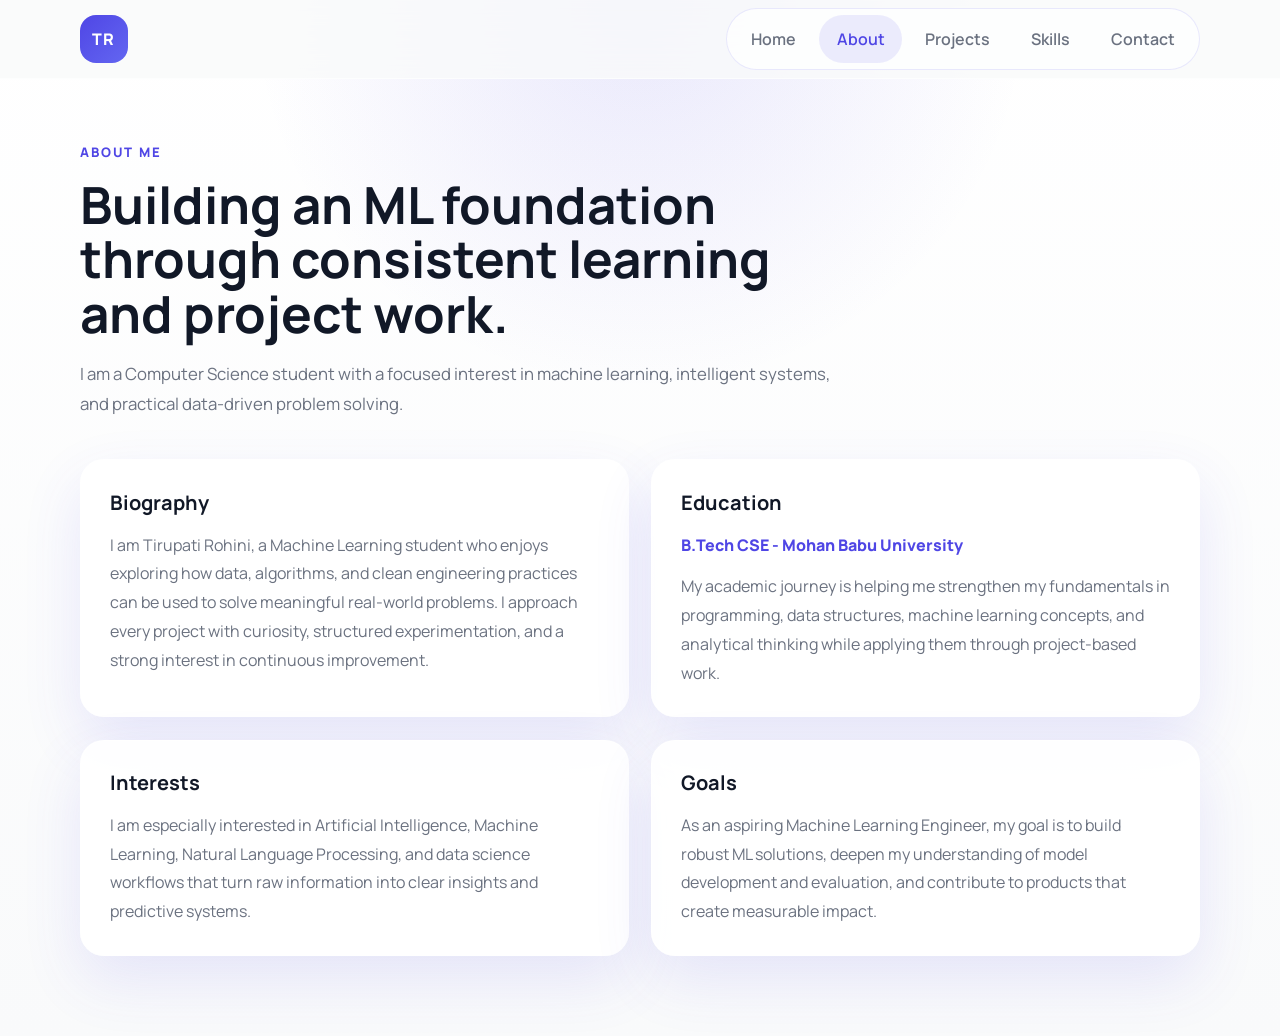
==== about.html @ b662eb24 "Initial commit" ====
<!DOCTYPE html>
<html lang="en">
<head>
  <meta charset="UTF-8">
  <meta name="viewport" content="width=device-width, initial-scale=1.0">
  <title>About | Tirupati Rohini</title>
  <meta name="description" content="About Tirupati Rohini, a Machine Learning student interested in AI, data science, and intelligent systems.">
  <link rel="preconnect" href="https://fonts.googleapis.com">
  <link rel="preconnect" href="https://fonts.gstatic.com" crossorigin>
  <link href="https://fonts.googleapis.com/css2?family=Manrope:wght@400;500;600;700;800&display=swap" rel="stylesheet">
  <link rel="stylesheet" href="about.css">
</head>
<body>
  <header class="site-header">
    <nav class="navbar" aria-label="Primary navigation">
      <a class="brand" href="index.html">TR</a>
      <input class="nav-toggle" type="checkbox" id="nav-toggle" aria-label="Toggle navigation">
      <label class="nav-toggle-label" for="nav-toggle"><span></span></label>
      <ul class="nav-links">
        <li><a href="index.html">Home</a></li>
        <li><a class="active" href="about.html">About</a></li>
        <li><a href="projects.html">Projects</a></li>
        <li><a href="skills.html">Skills</a></li>
        <li><a href="contact.html">Contact</a></li>
      </ul>
    </nav>
  </header>

  <main class="page-shell">
    <section class="page-hero">
      <p class="eyebrow">About Me</p>
      <h1>Building an ML foundation through consistent learning and project work.</h1>
      <p>
        I am a Computer Science student with a focused interest in machine learning, intelligent systems,
        and practical data-driven problem solving.
      </p>
    </section>

    <section class="about-grid">
      <article class="info-card">
        <h2>Biography</h2>
        <p>
          I am Tirupati Rohini, a Machine Learning student who enjoys exploring how data, algorithms,
          and clean engineering practices can be used to solve meaningful real-world problems. I approach
          every project with curiosity, structured experimentation, and a strong interest in continuous improvement.
        </p>
      </article>

      <article class="info-card">
        <h2>Education</h2>
        <p class="highlight">B.Tech CSE - Mohan Babu University</p>
        <p>
          My academic journey is helping me strengthen my fundamentals in programming, data structures,
          machine learning concepts, and analytical thinking while applying them through project-based work.
        </p>
      </article>

      <article class="info-card">
        <h2>Interests</h2>
        <p>
          I am especially interested in Artificial Intelligence, Machine Learning, Natural Language Processing,
          and data science workflows that turn raw information into clear insights and predictive systems.
        </p>
      </article>

      <article class="info-card">
        <h2>Goals</h2>
        <p>
          As an aspiring Machine Learning Engineer, my goal is to build robust ML solutions, deepen my understanding
          of model development and evaluation, and contribute to products that create measurable impact.
        </p>
      </article>
    </section>
  </main>
</body>
</html>
---- about.css ----
:root {
  --primary: #4f46e5;
  --secondary: #6366f1;
  --background: #f9fafb;
  --surface: #ffffff;
  --text: #111827;
  --muted: #6b7280;
  --border: rgba(99, 102, 241, 0.14);
  --shadow: 0 24px 60px rgba(79, 70, 229, 0.12);
  --max-width: 1120px;
}

* {
  box-sizing: border-box;
}

body {
  margin: 0;
  font-family: "Manrope", sans-serif;
  color: var(--text);
  background:
    radial-gradient(circle at top, rgba(79, 70, 229, 0.12), transparent 32%),
    linear-gradient(180deg, #ffffff 0%, var(--background) 100%);
}

a {
  color: inherit;
  text-decoration: none;
}

.site-header {
  position: sticky;
  top: 0;
  z-index: 10;
  backdrop-filter: blur(18px);
  background: rgba(249, 250, 251, 0.8);
  border-bottom: 1px solid rgba(255, 255, 255, 0.6);
}

.navbar {
  width: min(var(--max-width), calc(100% - 2rem));
  margin: 0 auto;
  min-height: 78px;
  display: flex;
  align-items: center;
  justify-content: space-between;
}

.brand {
  width: 48px;
  height: 48px;
  display: grid;
  place-items: center;
  border-radius: 16px;
  font-weight: 800;
  letter-spacing: 0.08em;
  color: #fff;
  background: linear-gradient(135deg, var(--primary), var(--secondary));
}

.nav-links {
  list-style: none;
  display: flex;
  gap: 0.35rem;
  margin: 0;
  padding: 0.4rem;
  border-radius: 999px;
  border: 1px solid var(--border);
  background: rgba(255, 255, 255, 0.72);
}

.nav-links a {
  display: inline-flex;
  padding: 0.8rem 1.1rem;
  color: var(--muted);
  font-weight: 600;
  border-radius: 999px;
  transition: 0.25s ease;
}

.nav-links a:hover,
.nav-links a.active {
  color: var(--primary);
  background: rgba(79, 70, 229, 0.1);
}

.nav-toggle,
.nav-toggle-label {
  display: none;
}

.page-shell {
  width: min(var(--max-width), calc(100% - 2rem));
  margin: 0 auto;
  padding: 4rem 0 5rem;
}

.page-hero {
  max-width: 760px;
}

.eyebrow {
  margin: 0 0 1rem;
  color: var(--primary);
  text-transform: uppercase;
  letter-spacing: 0.14em;
  font-weight: 800;
  font-size: 0.82rem;
}

h1 {
  margin: 0;
  font-size: clamp(2.3rem, 4vw, 4.2rem);
  line-height: 1.06;
}

.page-hero p:last-child {
  margin: 1.2rem 0 0;
  color: var(--muted);
  font-size: 1.05rem;
  line-height: 1.8;
}

.about-grid {
  margin-top: 2.5rem;
  display: grid;
  grid-template-columns: repeat(2, minmax(0, 1fr));
  gap: 1.4rem;
}

.info-card {
  padding: 1.8rem;
  border-radius: 24px;
  background: rgba(255, 255, 255, 0.88);
  border: 1px solid rgba(255, 255, 255, 0.7);
  box-shadow: var(--shadow);
  transition: transform 0.25s ease, box-shadow 0.25s ease;
}

.info-card:hover {
  transform: translateY(-6px);
  box-shadow: 0 28px 50px rgba(79, 70, 229, 0.16);
}

.info-card h2 {
  margin: 0 0 0.9rem;
  font-size: 1.25rem;
}

.info-card p {
  margin: 0;
  color: var(--muted);
  line-height: 1.8;
}

.highlight {
  margin-bottom: 0.8rem !important;
  color: var(--primary) !important;
  font-weight: 800;
}

@media (max-width: 720px) {
  .nav-toggle-label {
    display: inline-flex;
    width: 48px;
    height: 48px;
    align-items: center;
    justify-content: center;
    border-radius: 14px;
    background: rgba(255, 255, 255, 0.78);
    border: 1px solid var(--border);
    cursor: pointer;
  }

  .nav-toggle-label span,
  .nav-toggle-label span::before,
  .nav-toggle-label span::after {
    width: 22px;
    height: 2px;
    background: var(--text);
    display: block;
    position: relative;
    border-radius: 999px;
    transition: 0.25s ease;
  }

  .nav-toggle-label span::before,
  .nav-toggle-label span::after {
    content: "";
    position: absolute;
    left: 0;
  }

  .nav-toggle-label span::before {
    top: -7px;
  }

  .nav-toggle-label span::after {
    top: 7px;
  }

  .nav-links {
    position: absolute;
    top: calc(100% + 0.8rem);
    right: 1rem;
    left: 1rem;
    flex-direction: column;
    opacity: 0;
    visibility: hidden;
    transform: translateY(-10px);
    padding: 0.8rem;
    border-radius: 24px;
    box-shadow: var(--shadow);
    transition: 0.25s ease;
  }

  .nav-links a {
    border-radius: 14px;
  }

  .nav-toggle:checked ~ .nav-links {
    opacity: 1;
    visibility: visible;
    transform: translateY(0);
  }

  .nav-toggle:checked + .nav-toggle-label span {
    background: transparent;
  }

  .nav-toggle:checked + .nav-toggle-label span::before {
    top: 0;
    transform: rotate(45deg);
  }

  .nav-toggle:checked + .nav-toggle-label span::after {
    top: 0;
    transform: rotate(-45deg);
  }

  .about-grid {
    grid-template-columns: 1fr;
  }
}

@media (max-width: 540px) {
  .navbar,
  .page-shell {
    width: min(var(--max-width), calc(100% - 1.2rem));
  }

  .page-shell {
    padding-top: 2.6rem;
  }
}
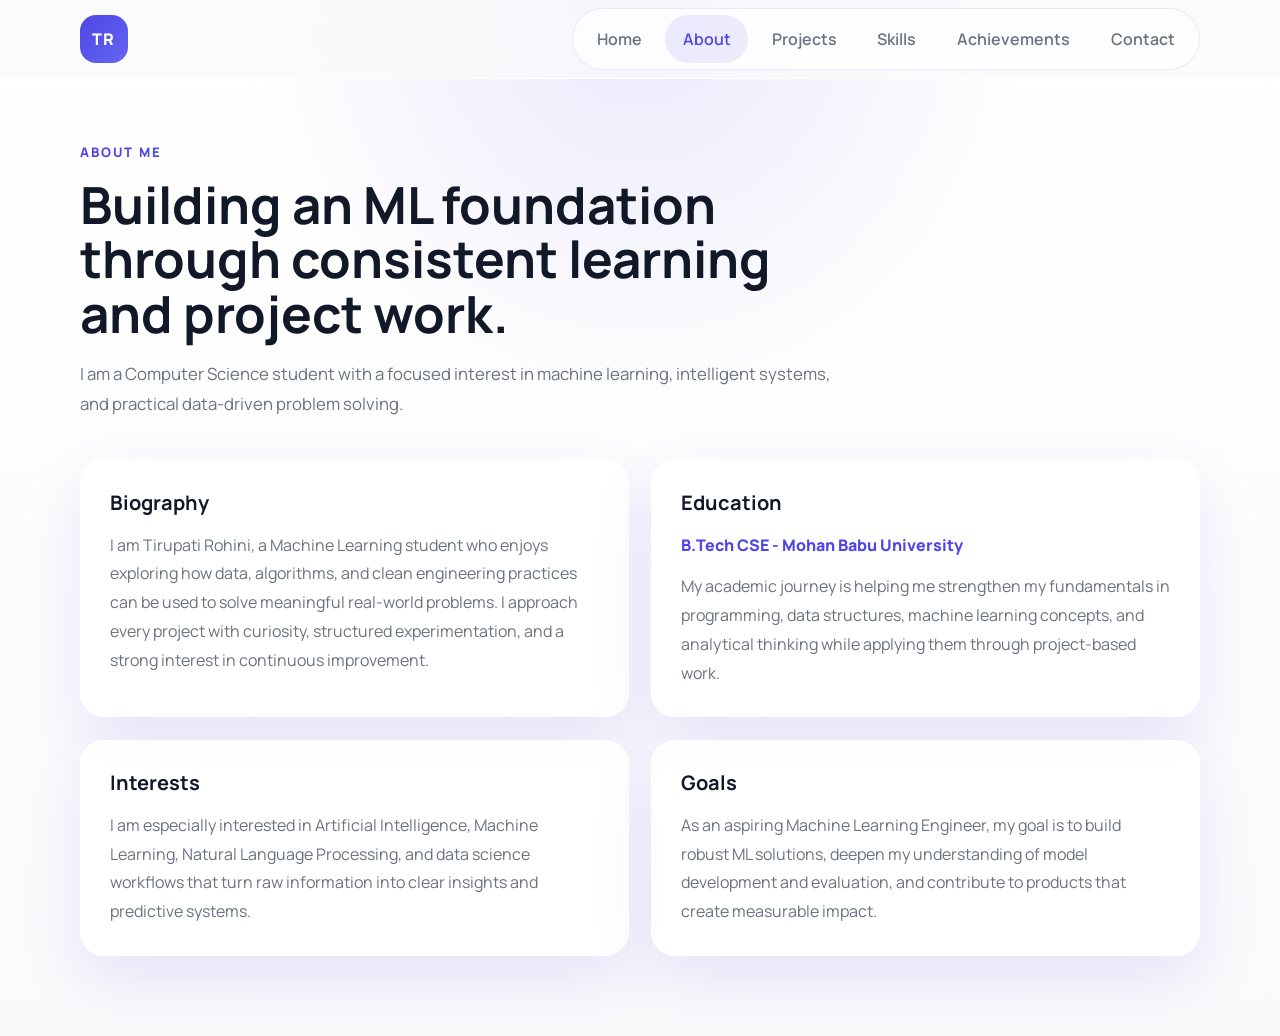
==== commit 5e28e03c: "Updated portfolio website" ====
--- a/about.html
+++ b/about.html
@@ -21,6 +21,7 @@
         <li><a class="active" href="about.html">About</a></li>
         <li><a href="projects.html">Projects</a></li>
         <li><a href="skills.html">Skills</a></li>
+        <li><a href="achievements.html">Achievements</a></li>
         <li><a href="contact.html">Contact</a></li>
       </ul>
     </nav>
